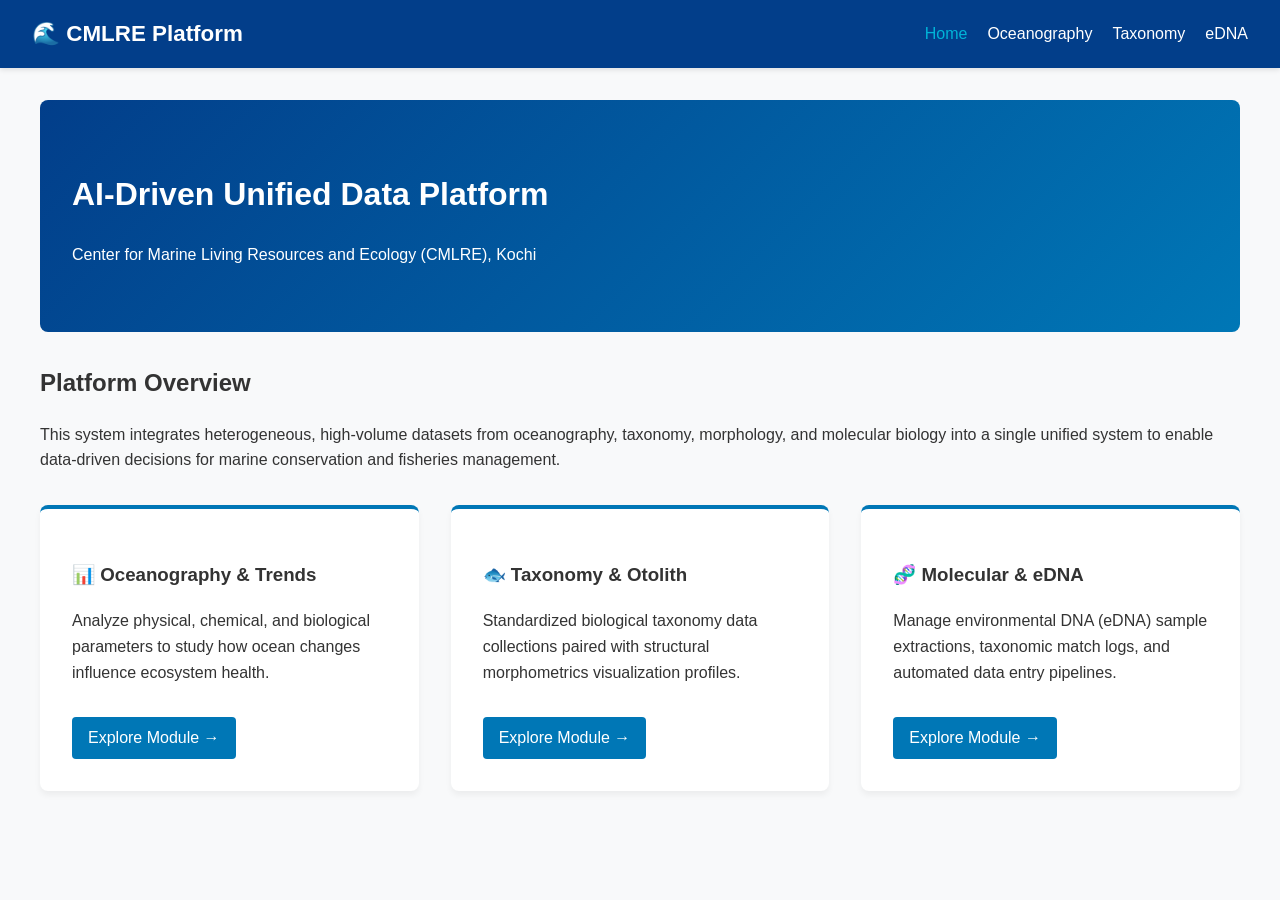
==== index.html @ 7a2dec57 "Add files via upload" ====
<!DOCTYPE html>
<html lang="en">
<head>
    <meta charset="UTF-8">
    <meta name="viewport" content="width=device-width, initial-scale=1.0">
    <title>CMLRE Unified Data Platform</title>
    <link rel="stylesheet" href="style.css">
</head>
<body>

    <nav>
        <div class="logo">🌊 CMLRE Platform</div>
        <ul>
            <li><a href="index.html" class="active">Home</a></li>
            <li><a href="oceanography.html">Oceanography</a></li>
            <li><a href="taxonomy.html">Taxonomy</a></li>
            <li><a href="edna.html">eDNA</a></li>
        </ul>
    </nav>

    <div class="container">
        <div class="hero">
            <h1>AI-Driven Unified Data Platform</h1>
            <p>Center for Marine Living Resources and Ecology (CMLRE), Kochi</p>
        </div>

        <section>
            <h2>Platform Overview</h2>
            <p>This system integrates heterogeneous, high-volume datasets from oceanography, taxonomy, morphology, and molecular biology into a single unified system to enable data-driven decisions for marine conservation and fisheries management.</p>
        </section>

        <div class="grid">
            <div class="card">
                <h3>📊 Oceanography & Trends</h3>
                <p>Analyze physical, chemical, and biological parameters to study how ocean changes influence ecosystem health.</p>
                <a href="oceanography.html" class="btn">Explore Module &rarr;</a>
            </div>

            <div class="card">
                <h3>🐟 Taxonomy & Otolith</h3>
                <p>Standardized biological taxonomy data collections paired with structural morphometrics visualization profiles.</p>
                <a href="taxonomy.html" class="btn">Explore Module &rarr;</a>
            </div>

            <div class="card">
                <h3>🧬 Molecular & eDNA</h3>
                <p>Manage environmental DNA (eDNA) sample extractions, taxonomic match logs, and automated data entry pipelines.</p>
                <a href="edna.html" class="btn">Explore Module &rarr;</a>
            </div>
        </div>
    </div>

</body>
</html>
---- style.css ----
/* style.css */
:root {
    --primary-color: #023e8a;
    --secondary-color: #0077b6;
    --accent-color: #00b4d8;
    --bg-color: #f8f9fa;
    --text-color: #333;
    --card-bg: #ffffff;
}

body {
    font-family: 'Segoe UI', Tahoma, Geneva, Verdana, sans-serif;
    margin: 0;
    padding: 0;
    background-color: var(--bg-color);
    color: var(--text-color);
    line-height: 1.6;
}

/* Navigation Bar Styles */
nav {
    background-color: var(--primary-color);
    padding: 1rem 2rem;
    display: flex;
    justify-content: space-between;
    align-items: center;
    box-shadow: 0 2px 5px rgba(0,0,0,0.1);
}

nav .logo {
    color: white;
    font-size: 1.4rem;
    font-weight: bold;
}

nav ul {
    list-style: none;
    display: flex;
    margin: 0;
    padding: 0;
}

nav ul li {
    margin-left: 20px;
}

nav ul li a {
    color: white;
    text-decoration: none;
    font-weight: 500;
    transition: color 0.3s;
}

nav ul li a:hover, nav ul li a.active {
    color: var(--accent-color);
}

/* Main Layout */
.container {
    max-width: 1200px;
    margin: 2rem auto;
    padding: 0 2rem;
}

.hero {
    background: linear-gradient(135deg, var(--primary-color), var(--secondary-color));
    color: white;
    padding: 3rem 2rem;
    border-radius: 8px;
    margin-bottom: 2rem;
}

/* Grid Layout for Hyperlink Cards */
.grid {
    display: grid;
    grid-template-columns: repeat(auto-fit, minmax(300px, 1fr));
    gap: 2rem;
    margin-top: 2rem;
}

.card {
    background: var(--card-bg);
    padding: 2rem;
    border-radius: 8px;
    box-shadow: 0 4px 6px rgba(0,0,0,0.05);
    border-top: 4px solid var(--secondary-color);
    transition: transform 0.2s;
}

.card:hover {
    transform: translateY(-5px);
}

.btn {
    display: inline-block;
    background-color: var(--secondary-color);
    color: white;
    padding: 0.5rem 1rem;
    text-decoration: none;
    border-radius: 4px;
    margin-top: 1rem;
    transition: background 0.3s;
}

.btn:hover {
    background-color: var(--primary-color);
}

/* Table styles */
table {
    width: 100%;
    border-collapse: collapse;
    margin: 1.5rem 0;
}

table, th, td {
    border: 1px solid #ddd;
}

th, td {
    padding: 12px;
    text-align: left;
}

th {
    background-color: var(--primary-color);
    color: white;
}
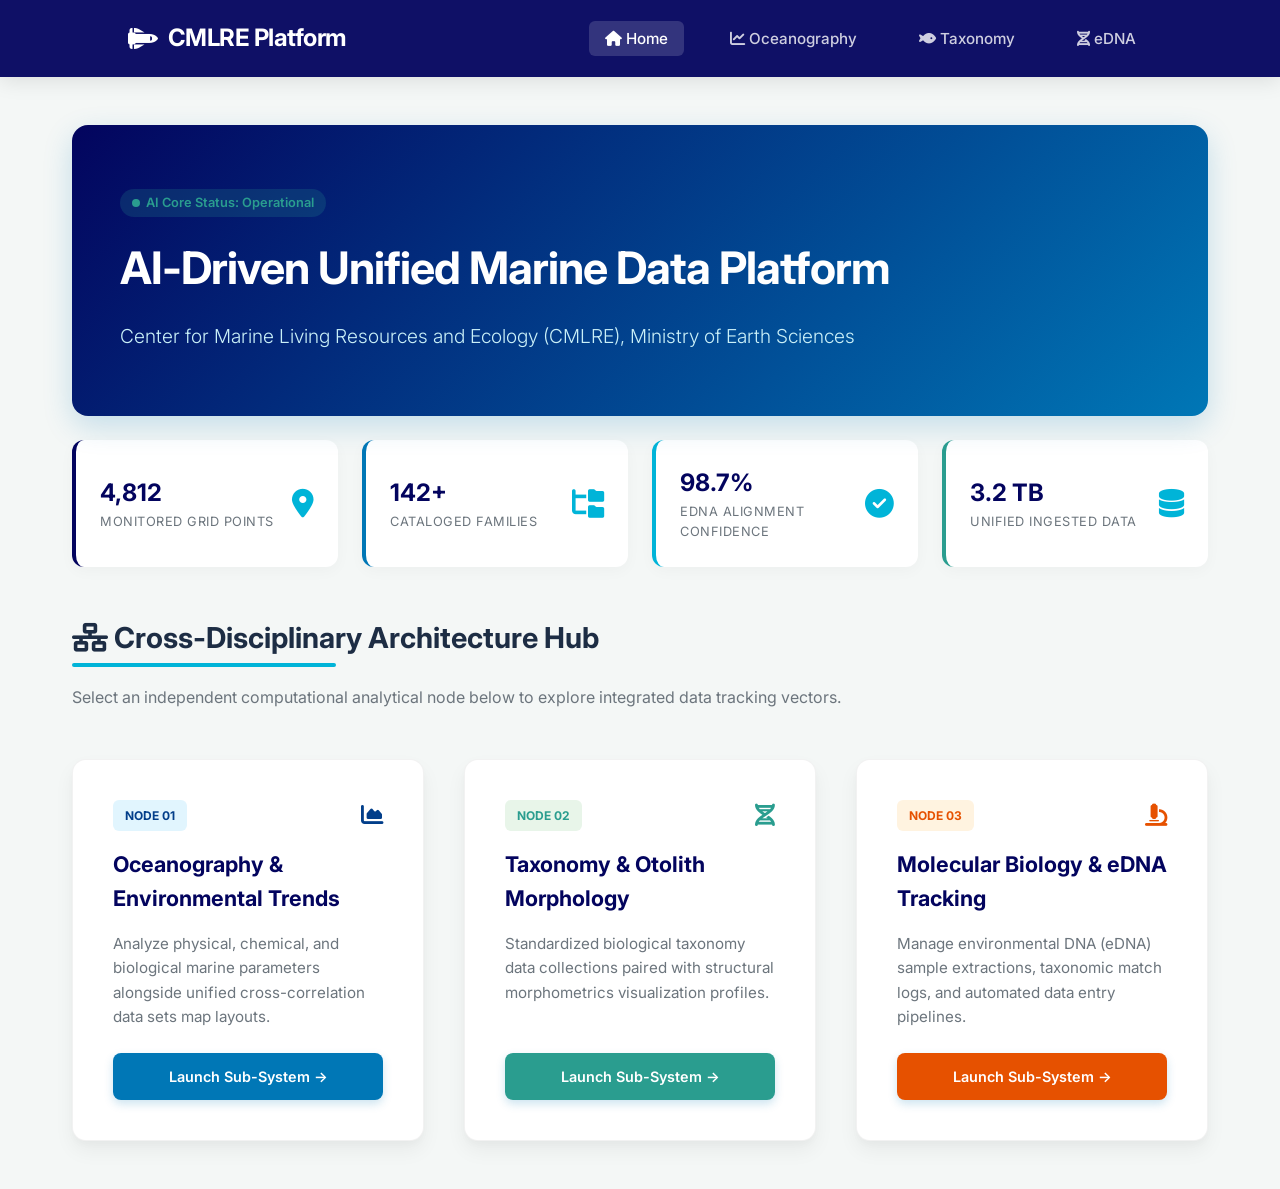
==== commit 3b58cf56: "Add files via upload" ====
--- a/index.html
+++ b/index.html
@@ -5,47 +5,159 @@
     <meta name="viewport" content="width=device-width, initial-scale=1.0">
     <title>CMLRE Unified Data Platform</title>
     <link rel="stylesheet" href="style.css">
+    <link rel="stylesheet" href="https://cdnjs.cloudflare.com/ajax/libs/font-awesome/6.4.0/css/all.min.css">
+    <style>
+        /* Extra structural animations and layouts */
+        .live-indicator {
+            display: inline-flex;
+            align-items: center;
+            gap: 6px;
+            background: rgba(42, 157, 143, 0.2);
+            color: #2a9d8f;
+            padding: 4px 12px;
+            border-radius: 20px;
+            font-size: 0.8rem;
+            font-weight: 600;
+            margin-bottom: 1rem;
+        }
+        .pulse-dot {
+            width: 8px;
+            height: 8px;
+            background: #2a9d8f;
+            border-radius: 50%;
+            animation: pulse 1.5s infinite;
+        }
+        @keyframes pulse {
+            0% { transform: scale(0.95); box-shadow: 0 0 0 0 rgba(42, 157, 143, 0.7); }
+            70% { transform: scale(1); box-shadow: 0 0 0 8px rgba(42, 157, 143, 0); }
+            100% { transform: scale(0.95); box-shadow: 0 0 0 0 rgba(42, 157, 143, 0); }
+        }
+        .metrics-bar {
+            display: grid;
+            grid-template-columns: repeat(auto-fit, minmax(220px, 1fr));
+            gap: 1.5rem;
+            margin-top: -1.5rem;
+            margin-bottom: 3rem;
+        }
+        .metric-mini-card {
+            background: white;
+            padding: 1.5rem;
+            border-radius: 12px;
+            box-shadow: 0 4px 15px rgba(0,0,0,0.03);
+            display: flex;
+            align-items: center;
+            justify-content: space-between;
+            border-left: 4px solid #0077b6;
+        }
+        .metric-mini-card i {
+            font-size: 1.8rem;
+            color: #00b4d8;
+        }
+        .metric-value {
+            font-size: 1.5rem;
+            font-weight: 700;
+            color: #03045e;
+        }
+        .metric-label {
+            font-size: 0.8rem;
+            color: #6c757d;
+            text-transform: uppercase;
+            letter-spacing: 0.5px;
+        }
+    </style>
 </head>
 <body>
 
     <nav>
-        <div class="logo">🌊 CMLRE Platform</div>
+        <div class="logo"><i class="fa-solid fa-shuttle-space"></i> CMLRE Platform</div>
         <ul>
-            <li><a href="index.html" class="active">Home</a></li>
-            <li><a href="oceanography.html">Oceanography</a></li>
-            <li><a href="taxonomy.html">Taxonomy</a></li>
-            <li><a href="edna.html">eDNA</a></li>
+            <li><a href="index.html" class="active"><i class="fa-solid fa-house"></i> Home</a></li>
+            <li><a href="oceanography.html"><i class="fa-solid fa-chart-line"></i> Oceanography</a></li>
+            <li><a href="taxonomy.html"><i class="fa-solid fa-fish"></i> Taxonomy</a></li>
+            <li><a href="edna.html"><i class="fa-solid fa-dna"></i> eDNA</a></li>
         </ul>
     </nav>
 
     <div class="container">
         <div class="hero">
-            <h1>AI-Driven Unified Data Platform</h1>
-            <p>Center for Marine Living Resources and Ecology (CMLRE), Kochi</p>
+            <div class="live-indicator">
+                <div class="pulse-dot"></div> AI Core Status: Operational
+            </div>
+            <h1>AI-Driven Unified Marine Data Platform</h1>
+            <p>Center for Marine Living Resources and Ecology (CMLRE), Ministry of Earth Sciences</p>
+        </div>
+
+        <div class="metrics-bar">
+            <div class="metric-mini-card" style="border-left-color: #03045e;">
+                <div>
+                    <div class="metric-value">4,812</div>
+                    <div class="metric-label">Monitored Grid Points</div>
+                </div>
+                <i class="fa-solid fa-location-dot"></i>
+            </div>
+            <div class="metric-mini-card" style="border-left-color: #0077b6;">
+                <div>
+                    <div class="metric-value">142+</div>
+                    <div class="metric-label">Cataloged Families</div>
+                </div>
+                <i class="fa-solid fa-folder-tree"></i>
+            </div>
+            <div class="metric-mini-card" style="border-left-color: #00b4d8;">
+                <div>
+                    <div class="metric-value">98.7%</div>
+                    <div class="metric-label">eDNA Alignment Confidence</div>
+                </div>
+                <i class="fa-solid fa-circle-check"></i>
+            </div>
+            <div class="metric-mini-card" style="border-left-color: #2a9d8f;">
+                <div>
+                    <div class="metric-value">3.2 TB</div>
+                    <div class="metric-label">Unified Ingested Data</div>
+                </div>
+                <i class="fa-solid fa-database"></i>
+            </div>
         </div>
 
         <section>
-            <h2>Platform Overview</h2>
-            <p>This system integrates heterogeneous, high-volume datasets from oceanography, taxonomy, morphology, and molecular biology into a single unified system to enable data-driven decisions for marine conservation and fisheries management.</p>
+            <h2><i class="fa-solid fa-network-wired"></i> Cross-Disciplinary Architecture Hub</h2>
+            <p style="color: #6c757d; margin-top: 0.5rem;">Select an independent computational analytical node below to explore integrated data tracking vectors.</p>
         </section>
 
         <div class="grid">
             <div class="card">
-                <h3>📊 Oceanography & Trends</h3>
-                <p>Analyze physical, chemical, and biological parameters to study how ocean changes influence ecosystem health.</p>
-                <a href="oceanography.html" class="btn">Explore Module &rarr;</a>
+                <div>
+                    <div style="display: flex; justify-content: space-between; align-items: center; margin-bottom: 1rem;">
+                        <span style="background: #e1f5fe; color: #023e8a; padding: 6px 12px; border-radius: 6px; font-size: 0.75rem; font-weight: 700;">NODE 01</span>
+                        <i class="fa-solid fa-chart-area" style="font-size: 1.4rem; color: #023e8a;"></i>
+                    </div>
+                    <h3>Oceanography & Environmental Trends</h3>
+                    <p>Analyze physical, chemical, and biological marine parameters alongside unified cross-correlation data sets map layouts.</p>
+                </div>
+                <a href="oceanography.html" class="btn">Launch Sub-System &rarr;</a>
             </div>
 
             <div class="card">
-                <h3>🐟 Taxonomy & Otolith</h3>
-                <p>Standardized biological taxonomy data collections paired with structural morphometrics visualization profiles.</p>
-                <a href="taxonomy.html" class="btn">Explore Module &rarr;</a>
+                <div>
+                    <div style="display: flex; justify-content: space-between; align-items: center; margin-bottom: 1rem;">
+                        <span style="background: #e8f5e9; color: #2a9d8f; padding: 6px 12px; border-radius: 6px; font-size: 0.75rem; font-weight: 700;">NODE 02</span>
+                        <i class="fa-solid fa-dna" style="font-size: 1.4rem; color: #2a9d8f;"></i>
+                    </div>
+                    <h3>Taxonomy & Otolith Morphology</h3>
+                    <p>Standardized biological taxonomy data collections paired with structural morphometrics visualization profiles.</p>
+                </div>
+                <a href="taxonomy.html" class="btn" style="background-color: #2a9d8f;">Launch Sub-System &rarr;</a>
             </div>
 
             <div class="card">
-                <h3>🧬 Molecular & eDNA</h3>
-                <p>Manage environmental DNA (eDNA) sample extractions, taxonomic match logs, and automated data entry pipelines.</p>
-                <a href="edna.html" class="btn">Explore Module &rarr;</a>
+                <div>
+                    <div style="display: flex; justify-content: space-between; align-items: center; margin-bottom: 1rem;">
+                        <span style="background: #fff3e0; color: #e65100; padding: 6px 12px; border-radius: 6px; font-size: 0.75rem; font-weight: 700;">NODE 03</span>
+                        <i class="fa-solid fa-microscope" style="font-size: 1.4rem; color: #e65100;"></i>
+                    </div>
+                    <h3>Molecular Biology & eDNA Tracking</h3>
+                    <p>Manage environmental DNA (eDNA) sample extractions, taxonomic match logs, and automated data entry pipelines.</p>
+                </div>
+                <a href="edna.html" class="btn" style="background-color: #e65100;">Launch Sub-System &rarr;</a>
             </div>
         </div>
     </div>
--- a/style.css
+++ b/style.css
@@ -1,128 +1,221 @@
 /* style.css */
+@import url('https://fonts.googleapis.com/css2?family=Inter:wght@300;400;500;600;700&display=swap');
+
 :root {
-    --primary-color: #023e8a;
-    --secondary-color: #0077b6;
-    --accent-color: #00b4d8;
-    --bg-color: #f8f9fa;
-    --text-color: #333;
+    --primary: #03045e;
+    --secondary: #0077b6;
+    --accent: #00b4d8;
+    --light-accent: #caf0f8;
+    --bg-color: #f4f7f6;
+    --text-main: #1d2d44;
     --card-bg: #ffffff;
 }
 
-body {
-    font-family: 'Segoe UI', Tahoma, Geneva, Verdana, sans-serif;
+* {
+    box-sizing: border-box;
     margin: 0;
     padding: 0;
+}
+
+body {
+    font-family: 'Inter', sans-serif;
     background-color: var(--bg-color);
-    color: var(--text-color);
+    color: var(--text-main);
     line-height: 1.6;
 }
 
-/* Navigation Bar Styles */
+/* Premium Navbar */
 nav {
-    background-color: var(--primary-color);
-    padding: 1rem 2rem;
+    background: rgba(3, 4, 94, 0.95);
+    backdrop-filter: blur(10px);
+    padding: 1.2rem 10%;
     display: flex;
     justify-content: space-between;
     align-items: center;
-    box-shadow: 0 2px 5px rgba(0,0,0,0.1);
+    position: sticky;
+    top: 0;
+    z-index: 1000;
+    box-shadow: 0 4px 20px rgba(0, 0, 0, 0.1);
 }
 
 nav .logo {
-    color: white;
-    font-size: 1.4rem;
-    font-weight: bold;
+    color: #fff;
+    font-size: 1.5rem;
+    font-weight: 700;
+    letter-spacing: -0.5px;
+    display: flex;
+    align-items: center;
+    gap: 10px;
 }
 
 nav ul {
     list-style: none;
     display: flex;
-    margin: 0;
-    padding: 0;
-}
-
-nav ul li {
-    margin-left: 20px;
+    gap: 30px;
 }
 
 nav ul li a {
-    color: white;
+    color: rgba(255, 255, 255, 0.8);
     text-decoration: none;
     font-weight: 500;
-    transition: color 0.3s;
+    font-size: 0.95rem;
+    transition: all 0.3s ease;
+    padding: 8px 16px;
+    border-radius: 6px;
 }
 
 nav ul li a:hover, nav ul li a.active {
-    color: var(--accent-color);
-}
-
-/* Main Layout */
+    color: #fff;
+    background: rgba(255, 255, 255, 0.15);
+}
+
+/* Container spacing */
 .container {
     max-width: 1200px;
-    margin: 2rem auto;
+    margin: 3rem auto;
     padding: 0 2rem;
 }
 
+/* Hero Section Banner */
 .hero {
-    background: linear-gradient(135deg, var(--primary-color), var(--secondary-color));
+    background: linear-gradient(135deg, #03045e 0%, #0077b6 100%);
     color: white;
-    padding: 3rem 2rem;
-    border-radius: 8px;
-    margin-bottom: 2rem;
-}
-
-/* Grid Layout for Hyperlink Cards */
+    padding: 4rem 3rem;
+    border-radius: 16px;
+    margin-bottom: 3rem;
+    box-shadow: 0 10px 30px rgba(0, 119, 182, 0.2);
+    position: relative;
+    overflow: hidden;
+}
+
+.hero h1 {
+    font-size: 2.8rem;
+    font-weight: 700;
+    margin-bottom: 1rem;
+    letter-spacing: -1px;
+}
+
+.hero p {
+    font-size: 1.2rem;
+    color: var(--light-accent);
+    font-weight: 300;
+}
+
+/* Dashboard Information Sections */
+section h2 {
+    font-size: 1.8rem;
+    margin-bottom: 1rem;
+    position: relative;
+    display: inline-block;
+}
+
+section h2::after {
+    content: '';
+    position: absolute;
+    width: 50%;
+    height: 4px;
+    bottom: -6px;
+    left: 0;
+    background-color: var(--accent);
+    border-radius: 2px;
+}
+
+/* Responsive Grid Cards */
 .grid {
     display: grid;
-    grid-template-columns: repeat(auto-fit, minmax(300px, 1fr));
-    gap: 2rem;
-    margin-top: 2rem;
+    grid-template-columns: repeat(auto-fit, minmax(320px, 1fr));
+    gap: 2.5rem;
+    margin-top: 3rem;
 }
 
 .card {
     background: var(--card-bg);
-    padding: 2rem;
+    padding: 2.5rem;
+    border-radius: 14px;
+    box-shadow: 0 4px 6px rgba(0,0,0,0.02), 0 10px 20px rgba(0,0,0,0.05);
+    transition: all 0.4s cubic-bezier(0.165, 0.84, 0.44, 1);
+    border: 1px solid rgba(0,0,0,0.05);
+    display: flex;
+    flex-direction: column;
+    justify-content: space-between;
+}
+
+.card:hover {
+    transform: translateY(-8px);
+    box-shadow: 0 20px 38px rgba(0,0,0,0.13);
+    border-color: var(--accent);
+}
+
+.card h3 {
+    font-size: 1.35rem;
+    margin-bottom: 1rem;
+    color: var(--primary);
+}
+
+.card p {
+    color: #6c757d;
+    font-size: 0.95rem;
+    margin-bottom: 1.5rem;
+}
+
+/* Premium Action Buttons */
+.btn {
+    display: inline-flex;
+    align-items: center;
+    justify-content: center;
+    background-color: var(--secondary);
+    color: white;
+    padding: 0.75rem 1.5rem;
+    text-decoration: none;
     border-radius: 8px;
-    box-shadow: 0 4px 6px rgba(0,0,0,0.05);
-    border-top: 4px solid var(--secondary-color);
-    transition: transform 0.2s;
-}
-
-.card:hover {
-    transform: translateY(-5px);
-}
-
-.btn {
-    display: inline-block;
-    background-color: var(--secondary-color);
-    color: white;
-    padding: 0.5rem 1rem;
-    text-decoration: none;
-    border-radius: 4px;
-    margin-top: 1rem;
-    transition: background 0.3s;
+    font-weight: 600;
+    font-size: 0.9rem;
+    transition: all 0.3s ease;
+    border: none;
+    cursor: pointer;
+    box-shadow: 0 4px 10px rgba(0, 119, 182, 0.2);
 }
 
 .btn:hover {
-    background-color: var(--primary-color);
-}
-
-/* Table styles */
+    background-color: var(--primary);
+    box-shadow: 0 6px 14px rgba(3, 4, 94, 0.3);
+}
+
+/* Elegant Tables */
 table {
     width: 100%;
-    border-collapse: collapse;
-    margin: 1.5rem 0;
-}
-
-table, th, td {
-    border: 1px solid #ddd;
+    border-collapse: separate;
+    border-spacing: 0;
+    margin: 2rem 0;
+    border-radius: 10px;
+    overflow: hidden;
+    box-shadow: 0 4px 15px rgba(0,0,0,0.04);
 }
 
 th, td {
-    padding: 12px;
+    padding: 16px 20px;
     text-align: left;
 }
 
 th {
-    background-color: var(--primary-color);
+    background-color: var(--primary);
     color: white;
+    font-weight: 600;
+    text-transform: uppercase;
+    font-size: 0.8rem;
+    letter-spacing: 0.5px;
+}
+
+td {
+    background-color: #fff;
+    border-bottom: 1px solid #eef2f3;
+    font-size: 0.95rem;
+}
+
+tr:last-child td {
+    border-bottom: none;
+}
+
+tr:hover td {
+    background-color: #f8fafd;
 }
